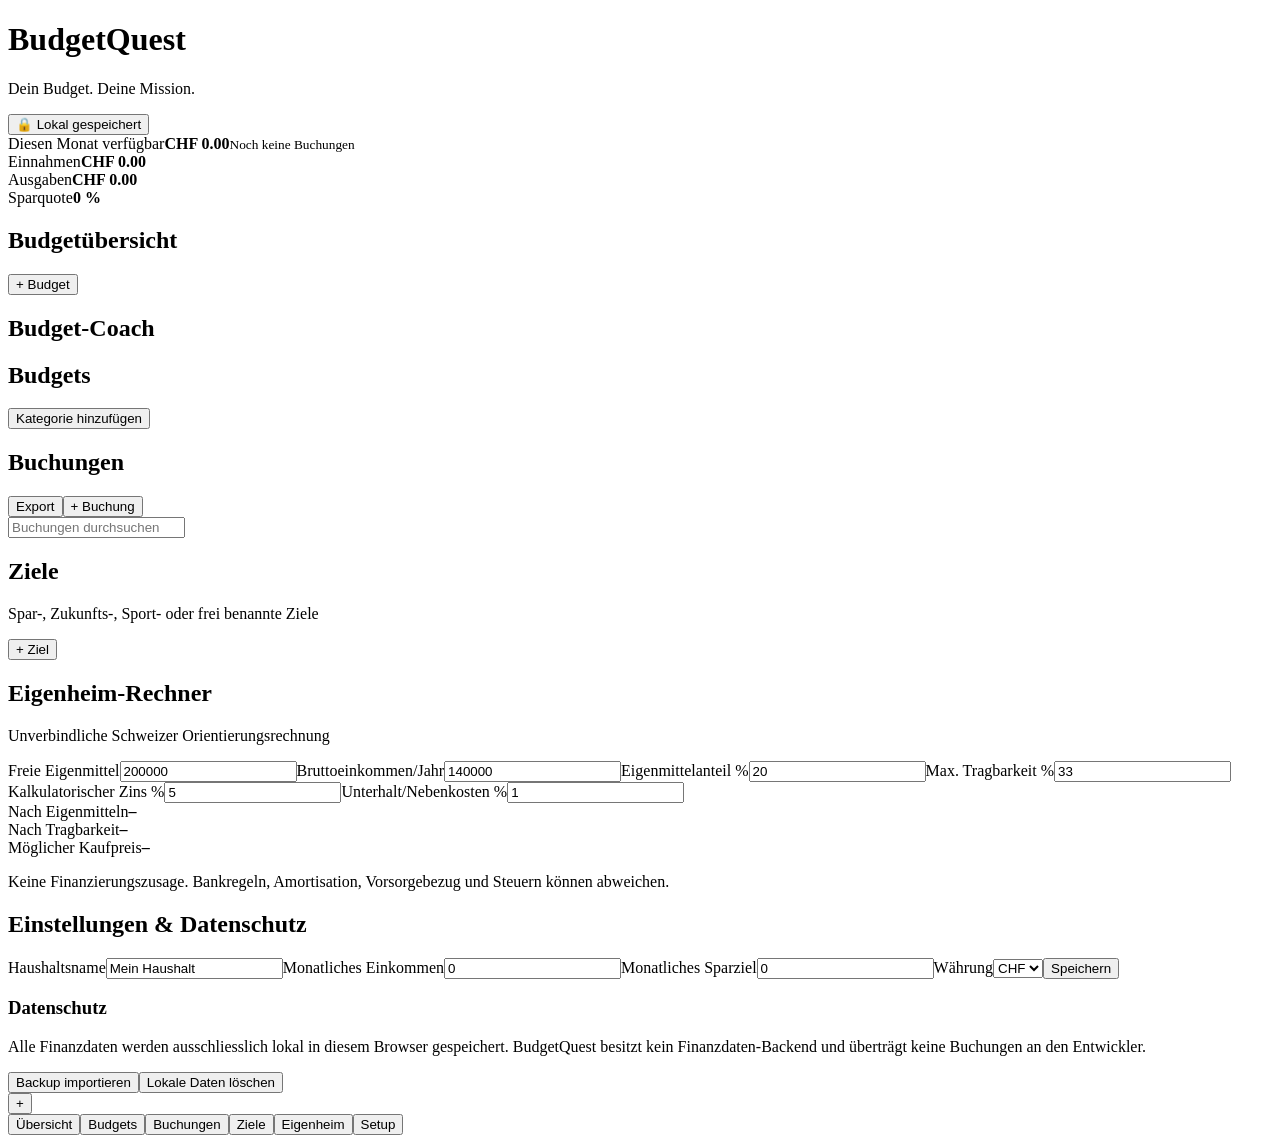
==== docs/index.html @ 133c7518 "Publish BudgetQuest app from GitHub Pages docs folder" ====
<!doctype html>
<html lang="de-CH">
<head><meta charset="utf-8"><meta name="viewport" content="width=device-width,initial-scale=1,viewport-fit=cover"><meta name="theme-color" content="#0b1220"><meta name="apple-mobile-web-app-capable" content="yes"><title>BudgetQuest</title><link rel="manifest" href="manifest.webmanifest"><link rel="stylesheet" href="style.css"></head>
<body>
<header class="topbar"><div><h1>BudgetQuest</h1><p>Dein Budget. Deine Mission.</p></div><button id="privacyBtn" class="chip">🔒 Lokal gespeichert</button></header>
<main>
<section id="dashboard" class="screen active"><div class="hero"><span>Diesen Monat verfügbar</span><strong id="availableHero">CHF 0.00</strong><small id="monthSummary">Noch keine Buchungen</small></div><div class="metrics"><article><span>Einnahmen</span><b id="incomeMetric">CHF 0.00</b></article><article><span>Ausgaben</span><b id="expenseMetric">CHF 0.00</b></article><article><span>Sparquote</span><b id="savingRate">0 %</b></article></div><article class="card"><div class="head"><h2>Budgetübersicht</h2><button class="ghost" data-open="budgetDialog">+ Budget</button></div><div id="budgetOverview"></div></article><article class="card"><h2>Budget-Coach</h2><div id="coach"></div></article></section>
<section id="budgets" class="screen"><div class="head"><h2>Budgets</h2><button class="primary" data-open="budgetDialog">Kategorie hinzufügen</button></div><div id="budgetCards" class="stack"></div></section>
<section id="transactions" class="screen"><div class="head"><h2>Buchungen</h2><div><button class="ghost" id="exportBtn">Export</button><button class="primary" data-open="transactionDialog">+ Buchung</button></div></div><label class="search"><input id="searchInput" placeholder="Buchungen durchsuchen"></label><div id="transactionList" class="stack"></div></section>
<section id="goals" class="screen"><div class="head"><div><h2>Ziele</h2><p>Spar-, Zukunfts-, Sport- oder frei benannte Ziele</p></div><button class="primary" data-open="goalDialog">+ Ziel</button></div><div id="goalCards" class="goal-grid"></div></section>
<section id="home" class="screen"><div class="head"><div><h2>Eigenheim-Rechner</h2><p>Unverbindliche Schweizer Orientierungsrechnung</p></div></div><article class="card form-grid"><label>Freie Eigenmittel<input id="homeEquity" type="number" value="200000"></label><label>Bruttoeinkommen/Jahr<input id="homeIncome" type="number" value="140000"></label><label>Eigenmittelanteil %<input id="homeShare" type="number" value="20"></label><label>Max. Tragbarkeit %<input id="homeAfford" type="number" value="33"></label><label>Kalkulatorischer Zins %<input id="homeInterest" type="number" step="0.1" value="5"></label><label>Unterhalt/Nebenkosten %<input id="homeMaintenance" type="number" step="0.1" value="1"></label></article><div class="metrics"><article><span>Nach Eigenmitteln</span><b id="equityLimit">–</b></article><article><span>Nach Tragbarkeit</span><b id="affordLimit">–</b></article><article><span>Möglicher Kaufpreis</span><b id="homeResult">–</b></article></div><p class="note">Keine Finanzierungszusage. Bankregeln, Amortisation, Vorsorgebezug und Steuern können abweichen.</p></section>
<section id="settings" class="screen"><h2>Einstellungen & Datenschutz</h2><article class="card form-grid"><label>Haushaltsname<input id="householdName" value="Mein Haushalt"></label><label>Monatliches Einkommen<input id="monthlyIncome" type="number" value="0"></label><label>Monatliches Sparziel<input id="monthlySaving" type="number" value="0"></label><label>Währung<select id="currency"><option>CHF</option></select></label><button id="saveSettings" class="primary">Speichern</button></article><article class="card"><h3>Datenschutz</h3><p>Alle Finanzdaten werden ausschliesslich lokal in diesem Browser gespeichert. BudgetQuest besitzt kein Finanzdaten-Backend und überträgt keine Buchungen an den Entwickler.</p><div class="actions"><button id="importBtn" class="ghost">Backup importieren</button><input id="importFile" type="file" accept="application/json" hidden><button id="resetBtn" class="danger">Lokale Daten löschen</button></div></article></section>
</main><button class="fab" data-open="transactionDialog">+</button><nav><button class="active" data-target="dashboard">Übersicht</button><button data-target="budgets">Budgets</button><button data-target="transactions">Buchungen</button><button data-target="goals">Ziele</button><button data-target="home">Eigenheim</button><button data-target="settings">Setup</button></nav>
<dialog id="transactionDialog"><form method="dialog" id="transactionForm"><h2>Buchung erfassen</h2><label>Typ<select id="txType"><option value="expense">Ausgabe</option><option value="income">Einnahme</option></select></label><label>Beschreibung<input id="txTitle" required></label><label>Betrag CHF<input id="txAmount" type="number" min="0.05" step="0.05" required></label><label>Datum<input id="txDate" type="date" required></label><label>Kategorie<select id="txCategory"></select></label><div class="actions"><button value="cancel" class="ghost">Abbrechen</button><button value="default" class="primary">Speichern</button></div></form></dialog>
<dialog id="budgetDialog"><form method="dialog" id="budgetForm"><h2>Budget hinzufügen</h2><label>Kategorie<input id="budgetName" required></label><label>Monatslimit CHF<input id="budgetLimit" type="number" min="1" step="0.05" required></label><div class="actions"><button value="cancel" class="ghost">Abbrechen</button><button value="default" class="primary">Speichern</button></div></form></dialog>
<dialog id="goalDialog"><form method="dialog" id="goalForm"><h2>Ziel erstellen</h2><label>Zielart<select id="goalType"><option value="home">Eigenheim</option><option value="saving">Sparziel</option><option value="future">Zukunftsziel</option><option value="sport">Sportziel</option><option value="other">Anderes Ziel</option></select></label><label>Name<input id="goalName" placeholder="z. B. Weltreise" required></label><label>Zielbetrag CHF<input id="goalTarget" type="number" min="1" required></label><label>Bereits gespart CHF<input id="goalSaved" type="number" min="0" value="0"></label><label>Zieldatum<input id="goalDate" type="date"></label><div class="actions"><button value="cancel" class="ghost">Abbrechen</button><button value="default" class="primary">Speichern</button></div></form></dialog><div id="toast"></div><script type="module" src="app.js"></script></body></html>
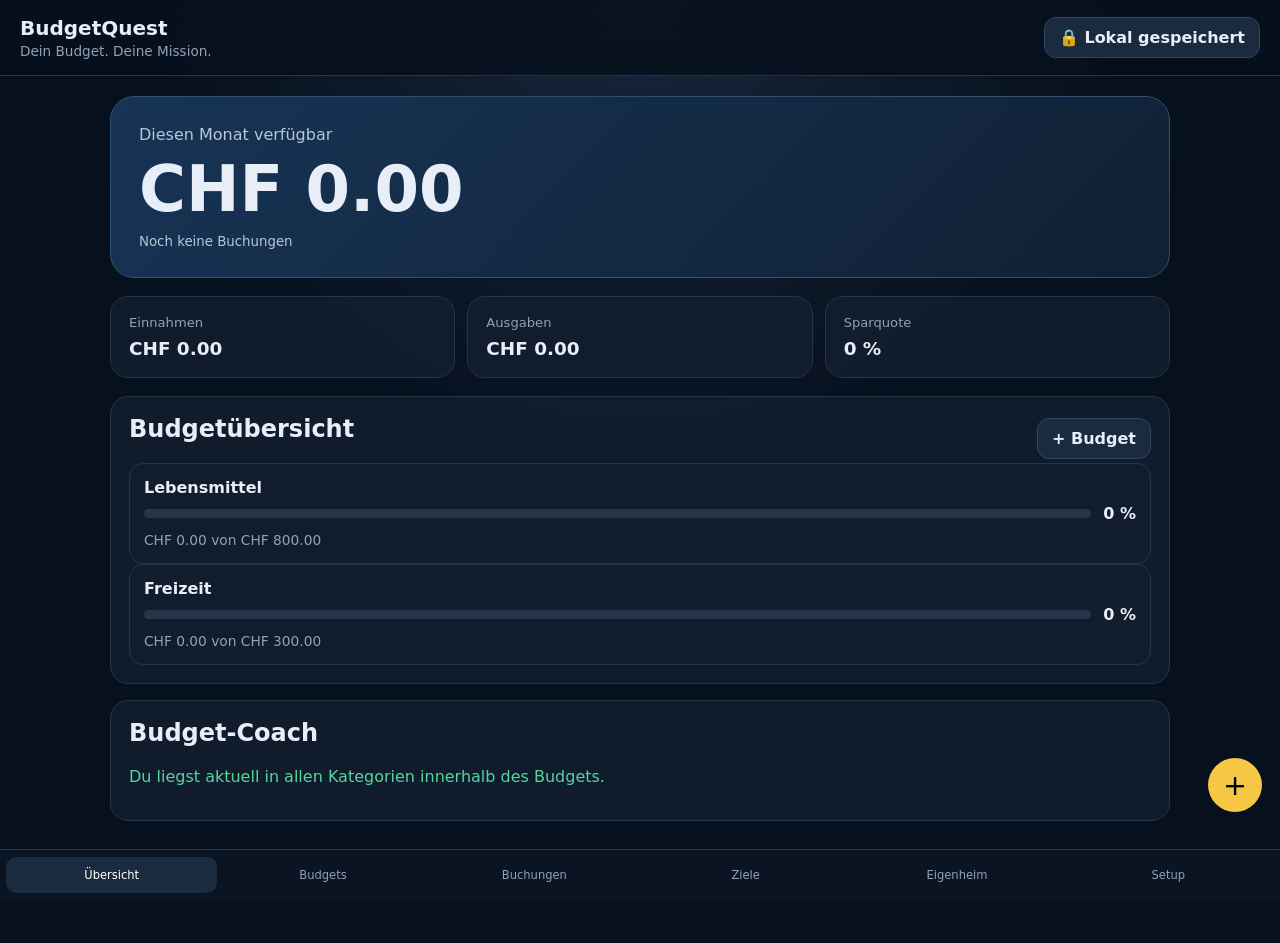
==== commit 404e8bf8: "Fix cancel buttons in dialogs" ====
--- a/docs/index.html
+++ b/docs/index.html
@@ -11,6 +11,6 @@
 <section id="home" class="screen"><div class="head"><div><h2>Eigenheim-Rechner</h2><p>Unverbindliche Schweizer Orientierungsrechnung</p></div></div><article class="card form-grid"><label>Freie Eigenmittel<input id="homeEquity" type="number" value="200000"></label><label>Bruttoeinkommen/Jahr<input id="homeIncome" type="number" value="140000"></label><label>Eigenmittelanteil %<input id="homeShare" type="number" value="20"></label><label>Max. Tragbarkeit %<input id="homeAfford" type="number" value="33"></label><label>Kalkulatorischer Zins %<input id="homeInterest" type="number" step="0.1" value="5"></label><label>Unterhalt/Nebenkosten %<input id="homeMaintenance" type="number" step="0.1" value="1"></label></article><div class="metrics"><article><span>Nach Eigenmitteln</span><b id="equityLimit">–</b></article><article><span>Nach Tragbarkeit</span><b id="affordLimit">–</b></article><article><span>Möglicher Kaufpreis</span><b id="homeResult">–</b></article></div><p class="note">Keine Finanzierungszusage. Bankregeln, Amortisation, Vorsorgebezug und Steuern können abweichen.</p></section>
 <section id="settings" class="screen"><h2>Einstellungen & Datenschutz</h2><article class="card form-grid"><label>Haushaltsname<input id="householdName" value="Mein Haushalt"></label><label>Monatliches Einkommen<input id="monthlyIncome" type="number" value="0"></label><label>Monatliches Sparziel<input id="monthlySaving" type="number" value="0"></label><label>Währung<select id="currency"><option>CHF</option></select></label><button id="saveSettings" class="primary">Speichern</button></article><article class="card"><h3>Datenschutz</h3><p>Alle Finanzdaten werden ausschliesslich lokal in diesem Browser gespeichert. BudgetQuest besitzt kein Finanzdaten-Backend und überträgt keine Buchungen an den Entwickler.</p><div class="actions"><button id="importBtn" class="ghost">Backup importieren</button><input id="importFile" type="file" accept="application/json" hidden><button id="resetBtn" class="danger">Lokale Daten löschen</button></div></article></section>
 </main><button class="fab" data-open="transactionDialog">+</button><nav><button class="active" data-target="dashboard">Übersicht</button><button data-target="budgets">Budgets</button><button data-target="transactions">Buchungen</button><button data-target="goals">Ziele</button><button data-target="home">Eigenheim</button><button data-target="settings">Setup</button></nav>
-<dialog id="transactionDialog"><form method="dialog" id="transactionForm"><h2>Buchung erfassen</h2><label>Typ<select id="txType"><option value="expense">Ausgabe</option><option value="income">Einnahme</option></select></label><label>Beschreibung<input id="txTitle" required></label><label>Betrag CHF<input id="txAmount" type="number" min="0.05" step="0.05" required></label><label>Datum<input id="txDate" type="date" required></label><label>Kategorie<select id="txCategory"></select></label><div class="actions"><button value="cancel" class="ghost">Abbrechen</button><button value="default" class="primary">Speichern</button></div></form></dialog>
-<dialog id="budgetDialog"><form method="dialog" id="budgetForm"><h2>Budget hinzufügen</h2><label>Kategorie<input id="budgetName" required></label><label>Monatslimit CHF<input id="budgetLimit" type="number" min="1" step="0.05" required></label><div class="actions"><button value="cancel" class="ghost">Abbrechen</button><button value="default" class="primary">Speichern</button></div></form></dialog>
-<dialog id="goalDialog"><form method="dialog" id="goalForm"><h2>Ziel erstellen</h2><label>Zielart<select id="goalType"><option value="home">Eigenheim</option><option value="saving">Sparziel</option><option value="future">Zukunftsziel</option><option value="sport">Sportziel</option><option value="other">Anderes Ziel</option></select></label><label>Name<input id="goalName" placeholder="z. B. Weltreise" required></label><label>Zielbetrag CHF<input id="goalTarget" type="number" min="1" required></label><label>Bereits gespart CHF<input id="goalSaved" type="number" min="0" value="0"></label><label>Zieldatum<input id="goalDate" type="date"></label><div class="actions"><button value="cancel" class="ghost">Abbrechen</button><button value="default" class="primary">Speichern</button></div></form></dialog><div id="toast"></div><script type="module" src="app.js"></script></body></html>+<dialog id="transactionDialog"><form method="dialog" id="transactionForm"><h2>Buchung erfassen</h2><label>Typ<select id="txType"><option value="expense">Ausgabe</option><option value="income">Einnahme</option></select></label><label>Beschreibung<input id="txTitle" required></label><label>Betrag CHF<input id="txAmount" type="number" min="0.05" step="0.05" required></label><label>Datum<input id="txDate" type="date" required></label><label>Kategorie<select id="txCategory"></select></label><div class="actions"><button type="button" class="ghost" onclick="transactionDialog.close()">Abbrechen</button><button value="default" class="primary">Speichern</button></div></form></dialog>
+<dialog id="budgetDialog"><form method="dialog" id="budgetForm"><h2>Budget hinzufügen</h2><label>Kategorie<input id="budgetName" required></label><label>Monatslimit CHF<input id="budgetLimit" type="number" min="1" step="0.05" required></label><div class="actions"><button type="button" class="ghost" onclick="budgetDialog.close()">Abbrechen</button><button value="default" class="primary">Speichern</button></div></form></dialog>
+<dialog id="goalDialog"><form method="dialog" id="goalForm"><h2>Ziel erstellen</h2><label>Zielart<select id="goalType"><option value="home">Eigenheim</option><option value="saving">Sparziel</option><option value="future">Zukunftsziel</option><option value="sport">Sportziel</option><option value="other">Anderes Ziel</option></select></label><label>Name<input id="goalName" placeholder="z. B. Weltreise" required></label><label>Zielbetrag CHF<input id="goalTarget" type="number" min="1" required></label><label>Bereits gespart CHF<input id="goalSaved" type="number" min="0" value="0"></label><label>Zieldatum<input id="goalDate" type="date"></label><div class="actions"><button type="button" class="ghost" onclick="goalDialog.close()">Abbrechen</button><button value="default" class="primary">Speichern</button></div></form></dialog><div id="toast"></div><script type="module" src="app.js?v=2"></script></body></html>
--- a/docs/style.css
+++ b/docs/style.css
@@ -0,0 +1 @@
+:root{font-family:Inter,ui-sans-serif,system-ui,-apple-system,sans-serif;color:#e8eef8;background:#07101d;--card:#111d2d;--line:#24344a;--accent:#f6c744;--muted:#91a1b8;--good:#55d69e;--bad:#ff7b7b}*{box-sizing:border-box}body{margin:0;min-height:100vh;background:radial-gradient(circle at top,#16263b 0,#07101d 42%);padding-bottom:86px}.topbar{position:sticky;top:0;z-index:4;display:flex;justify-content:space-between;align-items:center;padding:16px 20px;background:rgba(7,16,29,.88);backdrop-filter:blur(14px);border-bottom:1px solid var(--line)}h1,h2,h3,p{margin-top:0}.topbar h1{margin:0;font-size:1.25rem}.topbar p,.head p{margin:3px 0 0;color:var(--muted);font-size:.85rem}main{max-width:1100px;margin:auto;padding:20px}.screen{display:none}.screen.active{display:block}.hero{padding:28px;border-radius:24px;background:linear-gradient(135deg,#173456,#102033);border:1px solid #315071;margin-bottom:18px}.hero span,.hero small{display:block;color:#b8c6d9}.hero strong{display:block;font-size:clamp(2rem,8vw,4rem);margin:8px 0}.metrics{display:grid;grid-template-columns:repeat(3,1fr);gap:12px;margin:18px 0}.metrics article,.card{background:rgba(17,29,45,.94);border:1px solid var(--line);border-radius:18px;padding:18px}.metrics span{display:block;color:var(--muted);font-size:.82rem}.metrics b{display:block;margin-top:8px;font-size:1.15rem}.card{margin-bottom:16px}.head,.actions{display:flex;justify-content:space-between;align-items:center;gap:10px}.stack{display:grid;gap:12px}.goal-grid{display:grid;grid-template-columns:repeat(auto-fit,minmax(250px,1fr));gap:14px}.goal-card{background:var(--card);border:1px solid var(--line);border-radius:18px;padding:18px}.progress{height:9px;border-radius:99px;background:#26364a;overflow:hidden;margin:12px 0}.progress span{display:block;height:100%;background:linear-gradient(90deg,#f6c744,#55d69e)}button,input,select{font:inherit}button{cursor:pointer}.primary,.ghost,.danger,.chip{border:0;border-radius:12px;padding:10px 14px;font-weight:700}.primary{background:var(--accent);color:#1d1b12}.ghost,.chip{background:#1a2a3f;color:#e8eef8;border:1px solid #32465f}.danger{background:#5a2026;color:#ffd9dd}.form-grid{display:grid;grid-template-columns:repeat(2,1fr);gap:14px}label{display:grid;gap:7px;color:#bdc9d9;font-size:.88rem}input,select{width:100%;background:#0a1524;color:#fff;border:1px solid #32465f;border-radius:11px;padding:12px}.search{margin:14px 0}.budget-row,.tx-row{display:grid;grid-template-columns:1fr auto;gap:12px;align-items:center;padding:14px;background:var(--card);border:1px solid var(--line);border-radius:14px}.muted,.note{color:var(--muted);font-size:.86rem}.positive{color:var(--good)}.negative{color:var(--bad)}nav{position:fixed;bottom:0;left:0;right:0;z-index:5;display:grid;grid-template-columns:repeat(6,1fr);background:#0a1422;border-top:1px solid var(--line);padding:7px max(6px,env(safe-area-inset-right)) calc(7px + env(safe-area-inset-bottom)) max(6px,env(safe-area-inset-left))}nav button{border:0;background:transparent;color:#91a1b8;padding:11px 2px;font-size:.72rem;border-radius:10px}nav button.active{background:#1a2a3f;color:#fff}.fab{position:fixed;right:18px;bottom:88px;width:54px;height:54px;border:0;border-radius:50%;font-size:1.8rem;background:var(--accent);z-index:5}dialog{width:min(92vw,470px);border:1px solid var(--line);border-radius:20px;background:#111d2d;color:#fff;padding:22px}dialog::backdrop{background:rgba(0,0,0,.65)}dialog form{display:grid;gap:14px}#toast{position:fixed;left:50%;bottom:98px;transform:translateX(-50%) translateY(30px);opacity:0;background:#fff;color:#111;padding:10px 16px;border-radius:12px;transition:.2s;z-index:8}#toast.show{opacity:1;transform:translateX(-50%) translateY(0)}@media(max-width:700px){main{padding:14px}.metrics{grid-template-columns:1fr}.form-grid{grid-template-columns:1fr}.topbar{padding:13px}.chip{font-size:.72rem;padding:8px}.head{align-items:flex-start}.head>div:last-child{display:flex}.hero{padding:22px}.fab{bottom:82px}}
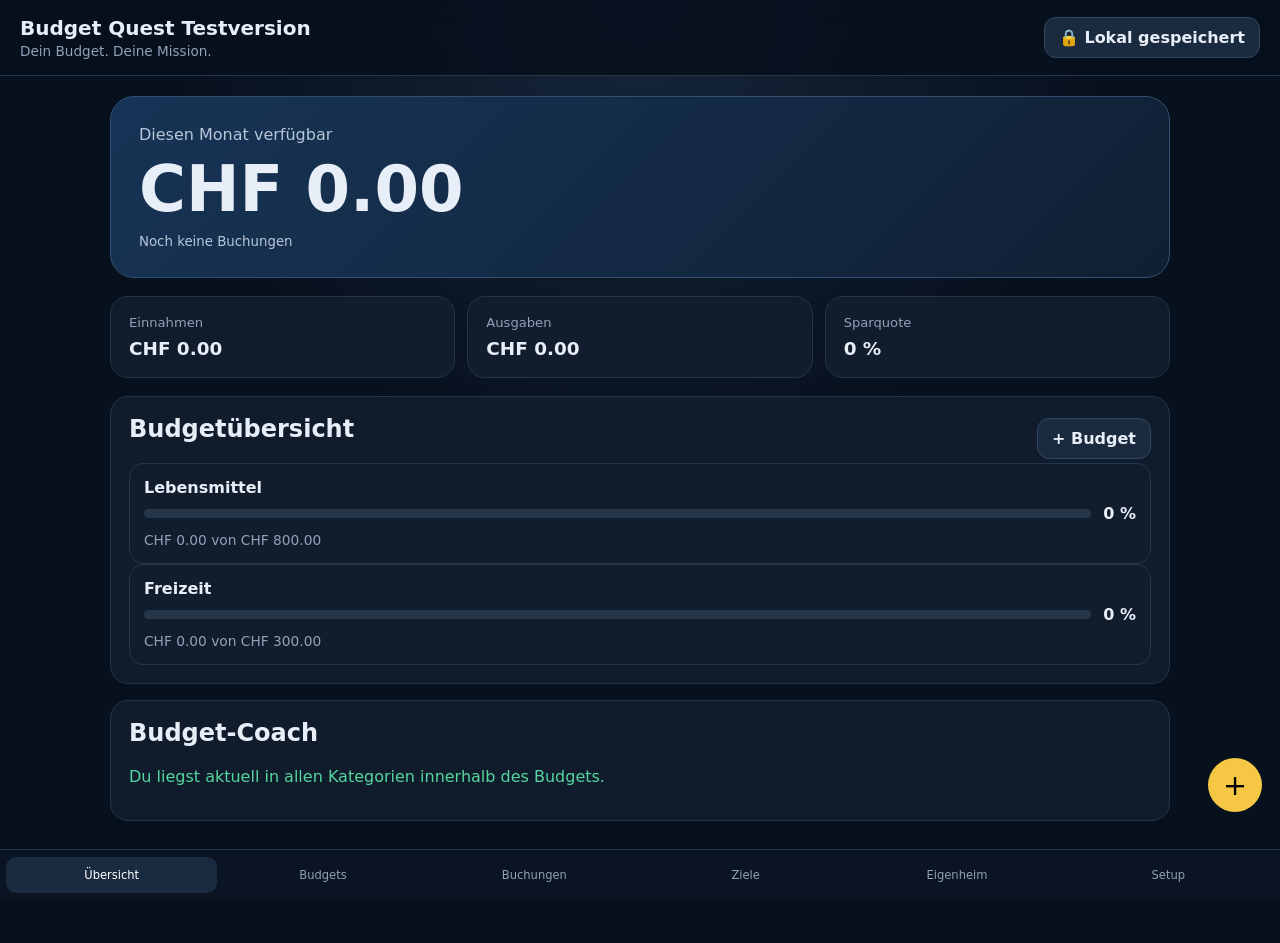
==== commit 2633d20c: "Rename published app to Budget Quest Testversion" ====
--- a/docs/index.html
+++ b/docs/index.html
@@ -1,16 +1,16 @@
 <!doctype html>
 <html lang="de-CH">
-<head><meta charset="utf-8"><meta name="viewport" content="width=device-width,initial-scale=1,viewport-fit=cover"><meta name="theme-color" content="#0b1220"><meta name="apple-mobile-web-app-capable" content="yes"><title>BudgetQuest</title><link rel="manifest" href="manifest.webmanifest"><link rel="stylesheet" href="style.css"></head>
+<head><meta charset="utf-8"><meta name="viewport" content="width=device-width,initial-scale=1,viewport-fit=cover"><meta name="theme-color" content="#0b1220"><meta name="apple-mobile-web-app-capable" content="yes"><title>Budget Quest Testversion</title><link rel="manifest" href="manifest.webmanifest"><link rel="stylesheet" href="style.css?v=4"></head>
 <body>
-<header class="topbar"><div><h1>BudgetQuest</h1><p>Dein Budget. Deine Mission.</p></div><button id="privacyBtn" class="chip">🔒 Lokal gespeichert</button></header>
+<header class="topbar"><div><h1>Budget Quest Testversion</h1><p>Dein Budget. Deine Mission.</p></div><button id="privacyBtn" class="chip">🔒 Lokal gespeichert</button></header>
 <main>
 <section id="dashboard" class="screen active"><div class="hero"><span>Diesen Monat verfügbar</span><strong id="availableHero">CHF 0.00</strong><small id="monthSummary">Noch keine Buchungen</small></div><div class="metrics"><article><span>Einnahmen</span><b id="incomeMetric">CHF 0.00</b></article><article><span>Ausgaben</span><b id="expenseMetric">CHF 0.00</b></article><article><span>Sparquote</span><b id="savingRate">0 %</b></article></div><article class="card"><div class="head"><h2>Budgetübersicht</h2><button class="ghost" data-open="budgetDialog">+ Budget</button></div><div id="budgetOverview"></div></article><article class="card"><h2>Budget-Coach</h2><div id="coach"></div></article></section>
 <section id="budgets" class="screen"><div class="head"><h2>Budgets</h2><button class="primary" data-open="budgetDialog">Kategorie hinzufügen</button></div><div id="budgetCards" class="stack"></div></section>
 <section id="transactions" class="screen"><div class="head"><h2>Buchungen</h2><div><button class="ghost" id="exportBtn">Export</button><button class="primary" data-open="transactionDialog">+ Buchung</button></div></div><label class="search"><input id="searchInput" placeholder="Buchungen durchsuchen"></label><div id="transactionList" class="stack"></div></section>
 <section id="goals" class="screen"><div class="head"><div><h2>Ziele</h2><p>Spar-, Zukunfts-, Sport- oder frei benannte Ziele</p></div><button class="primary" data-open="goalDialog">+ Ziel</button></div><div id="goalCards" class="goal-grid"></div></section>
 <section id="home" class="screen"><div class="head"><div><h2>Eigenheim-Rechner</h2><p>Unverbindliche Schweizer Orientierungsrechnung</p></div></div><article class="card form-grid"><label>Freie Eigenmittel<input id="homeEquity" type="number" value="200000"></label><label>Bruttoeinkommen/Jahr<input id="homeIncome" type="number" value="140000"></label><label>Eigenmittelanteil %<input id="homeShare" type="number" value="20"></label><label>Max. Tragbarkeit %<input id="homeAfford" type="number" value="33"></label><label>Kalkulatorischer Zins %<input id="homeInterest" type="number" step="0.1" value="5"></label><label>Unterhalt/Nebenkosten %<input id="homeMaintenance" type="number" step="0.1" value="1"></label></article><div class="metrics"><article><span>Nach Eigenmitteln</span><b id="equityLimit">–</b></article><article><span>Nach Tragbarkeit</span><b id="affordLimit">–</b></article><article><span>Möglicher Kaufpreis</span><b id="homeResult">–</b></article></div><p class="note">Keine Finanzierungszusage. Bankregeln, Amortisation, Vorsorgebezug und Steuern können abweichen.</p></section>
-<section id="settings" class="screen"><h2>Einstellungen & Datenschutz</h2><article class="card form-grid"><label>Haushaltsname<input id="householdName" value="Mein Haushalt"></label><label>Monatliches Einkommen<input id="monthlyIncome" type="number" value="0"></label><label>Monatliches Sparziel<input id="monthlySaving" type="number" value="0"></label><label>Währung<select id="currency"><option>CHF</option></select></label><button id="saveSettings" class="primary">Speichern</button></article><article class="card"><h3>Datenschutz</h3><p>Alle Finanzdaten werden ausschliesslich lokal in diesem Browser gespeichert. BudgetQuest besitzt kein Finanzdaten-Backend und überträgt keine Buchungen an den Entwickler.</p><div class="actions"><button id="importBtn" class="ghost">Backup importieren</button><input id="importFile" type="file" accept="application/json" hidden><button id="resetBtn" class="danger">Lokale Daten löschen</button></div></article></section>
+<section id="settings" class="screen"><h2>Einstellungen & Datenschutz</h2><article class="card form-grid"><label>Haushaltsname<input id="householdName" value="Mein Haushalt"></label><label>Monatliches Einkommen<input id="monthlyIncome" type="number" value="0"></label><label>Monatliches Sparziel<input id="monthlySaving" type="number" value="0"></label><label>Währung<select id="currency"><option>CHF</option></select></label><button id="saveSettings" class="primary">Speichern</button></article><article class="card"><h3>Datenschutz</h3><p>Alle Finanzdaten werden ausschliesslich lokal in diesem Browser gespeichert. Budget Quest Testversion besitzt kein Finanzdaten-Backend und überträgt keine Buchungen an den Entwickler.</p><div class="actions"><button id="importBtn" class="ghost">Backup importieren</button><input id="importFile" type="file" accept="application/json" hidden><button id="resetBtn" class="danger">Lokale Daten löschen</button></div></article></section>
 </main><button class="fab" data-open="transactionDialog">+</button><nav><button class="active" data-target="dashboard">Übersicht</button><button data-target="budgets">Budgets</button><button data-target="transactions">Buchungen</button><button data-target="goals">Ziele</button><button data-target="home">Eigenheim</button><button data-target="settings">Setup</button></nav>
-<dialog id="transactionDialog"><form method="dialog" id="transactionForm"><h2>Buchung erfassen</h2><label>Typ<select id="txType"><option value="expense">Ausgabe</option><option value="income">Einnahme</option></select></label><label>Beschreibung<input id="txTitle" required></label><label>Betrag CHF<input id="txAmount" type="number" min="0.05" step="0.05" required></label><label>Datum<input id="txDate" type="date" required></label><label>Kategorie<select id="txCategory"></select></label><div class="actions"><button type="button" class="ghost" onclick="transactionDialog.close()">Abbrechen</button><button value="default" class="primary">Speichern</button></div></form></dialog>
-<dialog id="budgetDialog"><form method="dialog" id="budgetForm"><h2>Budget hinzufügen</h2><label>Kategorie<input id="budgetName" required></label><label>Monatslimit CHF<input id="budgetLimit" type="number" min="1" step="0.05" required></label><div class="actions"><button type="button" class="ghost" onclick="budgetDialog.close()">Abbrechen</button><button value="default" class="primary">Speichern</button></div></form></dialog>
-<dialog id="goalDialog"><form method="dialog" id="goalForm"><h2>Ziel erstellen</h2><label>Zielart<select id="goalType"><option value="home">Eigenheim</option><option value="saving">Sparziel</option><option value="future">Zukunftsziel</option><option value="sport">Sportziel</option><option value="other">Anderes Ziel</option></select></label><label>Name<input id="goalName" placeholder="z. B. Weltreise" required></label><label>Zielbetrag CHF<input id="goalTarget" type="number" min="1" required></label><label>Bereits gespart CHF<input id="goalSaved" type="number" min="0" value="0"></label><label>Zieldatum<input id="goalDate" type="date"></label><div class="actions"><button type="button" class="ghost" onclick="goalDialog.close()">Abbrechen</button><button value="default" class="primary">Speichern</button></div></form></dialog><div id="toast"></div><script type="module" src="app.js?v=2"></script></body></html>+<dialog id="transactionDialog"><form method="dialog" id="transactionForm"><h2>Buchung erfassen</h2><label>Typ<select id="txType"><option value="expense">Ausgabe</option><option value="income">Einnahme</option></select></label><label>Beschreibung<input id="txTitle" required></label><label>Betrag CHF<input id="txAmount" type="number" min="0.05" step="0.05" required></label><label>Datum<input id="txDate" type="date" required></label><label>Kategorie<select id="txCategory"></select></label><div class="actions"><button type="button" class="ghost" onclick="document.getElementById('transactionDialog').close()">Abbrechen</button><button value="default" class="primary">Speichern</button></div></form></dialog>
+<dialog id="budgetDialog"><form method="dialog" id="budgetForm"><h2>Budget hinzufügen</h2><label>Kategorie<input id="budgetName" required></label><label>Monatslimit CHF<input id="budgetLimit" type="number" min="1" step="0.05" required></label><div class="actions"><button type="button" class="ghost" onclick="document.getElementById('budgetDialog').close()">Abbrechen</button><button value="default" class="primary">Speichern</button></div></form></dialog>
+<dialog id="goalDialog"><form method="dialog" id="goalForm"><h2>Ziel erstellen</h2><label>Zielart<select id="goalType"><option value="home">Eigenheim</option><option value="saving">Sparziel</option><option value="future">Zukunftsziel</option><option value="sport">Sportziel</option><option value="other">Anderes Ziel</option></select></label><label>Name<input id="goalName" placeholder="z. B. Weltreise" required></label><label>Zielbetrag CHF<input id="goalTarget" type="number" min="1" required></label><label>Bereits gespart CHF<input id="goalSaved" type="number" min="0" value="0"></label><label>Zieldatum<input id="goalDate" type="date"></label><div class="actions"><button type="button" class="ghost" onclick="document.getElementById('goalDialog').close()">Abbrechen</button><button value="default" class="primary">Speichern</button></div></form></dialog><div id="toast"></div><script type="module" src="app.js?v=4"></script></body></html>
